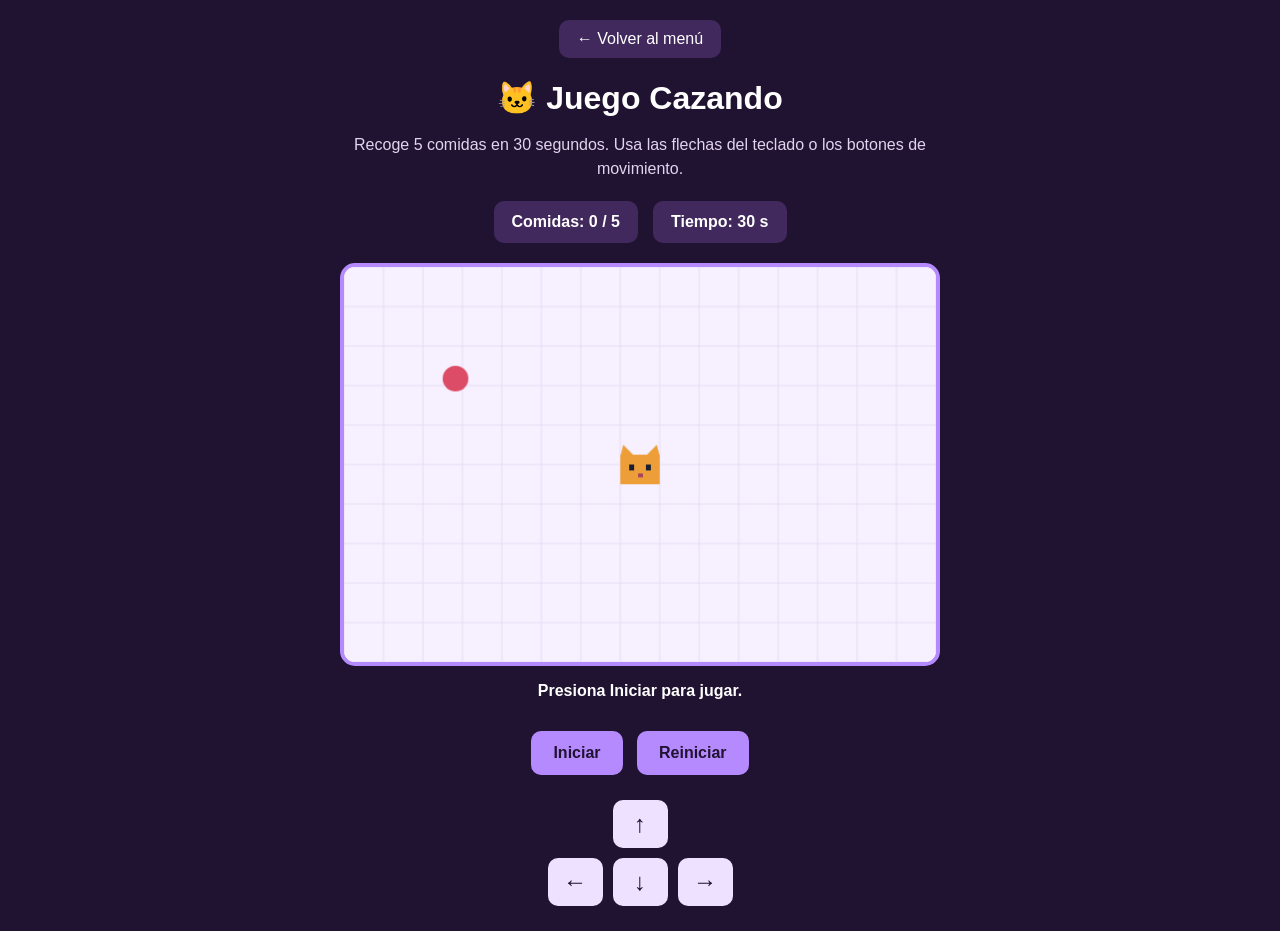
==== CAZANDO/INDEX.HTML @ dd0bbad3 "conectando juegos" ====
<!DOCTYPE html>
<html lang="es">
<head>
  <meta charset="UTF-8">
  <meta name="viewport" content="width=device-width, initial-scale=1">
  <title>Juego Cazando</title>

  <style>
    * { box-sizing: border-box; }

    body {
      margin: 0;
      padding: 20px;
      font-family: Arial, sans-serif;
      text-align: center;
      background: #201331;
      color: white;
    }

    main { max-width: 650px; margin: auto; }

    .volver {
      display: inline-block;
      padding: 10px 18px;
      border-radius: 10px;
      background: #41295d;
      color: white;
      text-decoration: none;
    }

    h1 { margin-bottom: 8px; }

    .instrucciones { color: #e1d4ee; line-height: 1.5; }

    .marcador {
      display: flex;
      justify-content: center;
      flex-wrap: wrap;
      gap: 15px;
      margin: 20px 0;
    }

    .marcador span {
      padding: 12px 18px;
      border-radius: 10px;
      background: #41295d;
      font-weight: bold;
    }

    canvas {
      display: block;
      width: 100%;
      max-width: 600px;
      height: auto;
      margin: auto;
      background: #f6f0ff;
      border: 4px solid #b68aff;
      border-radius: 15px;
    }

    #mensaje { min-height: 28px; font-weight: bold; }

    button {
      padding: 13px 22px;
      margin: 5px;
      border: 0;
      border-radius: 10px;
      background: #b68aff;
      color: #201331;
      font-size: 16px;
      font-weight: bold;
      cursor: pointer;
      touch-action: none;
    }

    button:disabled { opacity: .55; cursor: default; }

    .controles {
      display: grid;
      grid-template-columns: repeat(3, 65px);
      justify-content: center;
      margin-top: 15px;
    }

    .direccion {
      padding: 10px;
      font-size: 24px;
      background: #ede1ff;
      user-select: none;
    }

    .arriba { grid-column: 2; }
    .izquierda { grid-column: 1; grid-row: 2; }
    .abajo { grid-column: 2; grid-row: 2; }
    .derecha { grid-column: 3; grid-row: 2; }

    :focus-visible { outline: 3px solid #ffcd32; outline-offset: 3px; }
  </style>
</head>

<body>
  <main>
    <a class="volver" href="../index.html">← Volver al menú</a>

    <h1>🐱 Juego Cazando</h1>
    <p class="instrucciones">
      Recoge 5 comidas en 30 segundos.
      Usa las flechas del teclado o los botones de movimiento.
    </p>

    <div class="marcador">
      <span>Comidas: <b id="puntos">0</b> / 5</span>
      <span>Tiempo: <b id="tiempo">30</b> s</span>
    </div>

    <canvas
      id="canvas"
      width="600"
      height="400"
      aria-label="Área del juego Cazando"
    >
      Tu navegador necesita admitir canvas para mostrar el juego.
    </canvas>

    <p id="mensaje" role="status">Presiona Iniciar para jugar.</p>

    <div>
      <button id="iniciar">Iniciar</button>
      <button id="reiniciar">Reiniciar</button>
    </div>

    <div class="controles" aria-label="Controles de movimiento">
      <button class="direccion arriba" data-key="ArrowUp" aria-label="Subir">↑</button>
      <button class="direccion izquierda" data-key="ArrowLeft" aria-label="Izquierda">←</button>
      <button class="direccion abajo" data-key="ArrowDown" aria-label="Bajar">↓</button>
      <button class="direccion derecha" data-key="ArrowRight" aria-label="Derecha">→</button>
    </div>
  </main>

  <script>
    const canvas = document.getElementById("canvas");
    const ctx = canvas.getContext("2d");
    const puntosTexto = document.getElementById("puntos");
    const tiempoTexto = document.getElementById("tiempo");
    const mensaje = document.getElementById("mensaje");
    const iniciarBoton = document.getElementById("iniciar");

    const teclado = new Set();
    const tactil = new Map();
    const flechas = ["ArrowUp", "ArrowDown", "ArrowLeft", "ArrowRight"];

    const gato = { x: 280, y: 180, ancho: 40, alto: 40 };
    const comida = { x: 100, y: 100, ancho: 26, alto: 26 };

    let puntos = 0;
    let jugando = false;
    let animacion = 0;
    let anterior = 0;
    let finalizaEn = 0;

    function nuevaComida() {
      // Ubica la comida lejos de la posición actual del gato.
      do {
        comida.x = 15 + Math.random() * (canvas.width - comida.ancho - 30);
        comida.y = 15 + Math.random() * (canvas.height - comida.alto - 30);
      } while (
        Math.hypot(comida.x - gato.x, comida.y - gato.y) < 100
      );
    }

    function dibujar() {
      ctx.clearRect(0, 0, canvas.width, canvas.height);
      ctx.fillStyle = "#f6f0ff";
      ctx.fillRect(0, 0, canvas.width, canvas.height);

      ctx.strokeStyle = "#e8ddf4";
      ctx.lineWidth = 1;

      for (let x = 0; x <= canvas.width; x += 40) {
        ctx.beginPath();
        ctx.moveTo(x, 0);
        ctx.lineTo(x, canvas.height);
        ctx.stroke();
      }

      for (let y = 0; y <= canvas.height; y += 40) {
        ctx.beginPath();
        ctx.moveTo(0, y);
        ctx.lineTo(canvas.width, y);
        ctx.stroke();
      }

      // Comida.
      ctx.fillStyle = "#dc4c67";
      ctx.beginPath();
      ctx.arc(
        comida.x + comida.ancho / 2,
        comida.y + comida.alto / 2,
        comida.ancho / 2,
        0,
        Math.PI * 2
      );
      ctx.fill();

      // Cara del gato.
      ctx.fillStyle = "#ed9e38";
      ctx.fillRect(gato.x, gato.y + 10, gato.ancho, 30);

      // Orejas.
      ctx.beginPath();
      ctx.moveTo(gato.x, gato.y + 12);
      ctx.lineTo(gato.x + 3, gato.y);
      ctx.lineTo(gato.x + 15, gato.y + 12);
      ctx.moveTo(gato.x + 25, gato.y + 12);
      ctx.lineTo(gato.x + 37, gato.y);
      ctx.lineTo(gato.x + 40, gato.y + 12);
      ctx.fill();

      // Ojos.
      ctx.fillStyle = "#172033";
      ctx.fillRect(gato.x + 9, gato.y + 20, 5, 6);
      ctx.fillRect(gato.x + 26, gato.y + 20, 5, 6);

      // Nariz.
      ctx.fillStyle = "#a9445b";
      ctx.fillRect(gato.x + 18, gato.y + 29, 5, 4);
    }

    function presionada(tecla) {
      return teclado.has(tecla) ||
        [...tactil.values()].includes(tecla);
    }

    function terminar(texto) {
      jugando = false;
      teclado.clear();
      tactil.clear();
      iniciarBoton.disabled = false;
      mensaje.textContent = texto;
    }

    function actualizar(segundos) {
      let dx =
        Number(presionada("ArrowRight")) -
        Number(presionada("ArrowLeft"));

      let dy =
        Number(presionada("ArrowDown")) -
        Number(presionada("ArrowUp"));

      // Mantiene la misma velocidad al desplazarse en diagonal.
      const distancia = Math.hypot(dx, dy);

      if (distancia > 0) {
        dx /= distancia;
        dy /= distancia;
      }

      gato.x += dx * 240 * segundos;
      gato.y += dy * 240 * segundos;

      gato.x = Math.max(0, Math.min(canvas.width - gato.ancho, gato.x));
      gato.y = Math.max(0, Math.min(canvas.height - gato.alto, gato.y));

      const tocaComida =
        gato.x < comida.x + comida.ancho &&
        gato.x + gato.ancho > comida.x &&
        gato.y < comida.y + comida.alto &&
        gato.y + gato.alto > comida.y;

      if (tocaComida) {
        puntos++;
        puntosTexto.textContent = puntos;

        if (puntos >= 5) {
          terminar("¡Ganaste! El gato recogió las 5 comidas. 🎉");
        } else {
          nuevaComida();
        }
      }
    }

    function bucle(ahora) {
      if (!jugando) return;

      const restante = Math.max(0, (finalizaEn - ahora) / 1000);
      tiempoTexto.textContent = Math.ceil(restante);

      if (restante <= 0) {
        terminar("Se acabó el tiempo. Presiona Reiniciar para volver a jugar.");
        dibujar();
        return;
      }

      const segundos = anterior
        ? Math.min((ahora - anterior) / 1000, 0.04)
        : 0;

      anterior = ahora;
      actualizar(segundos);
      dibujar();

      if (jugando) animacion = requestAnimationFrame(bucle);
    }

    function comenzar() {
      cancelAnimationFrame(animacion);
      puntos = 0;
      gato.x = 280;
      gato.y = 180;
      anterior = 0;
      teclado.clear();
      tactil.clear();

      puntosTexto.textContent = "0";
      tiempoTexto.textContent = "30";
      nuevaComida();

      jugando = true;
      iniciarBoton.disabled = true;
      finalizaEn = performance.now() + 30000;
      mensaje.textContent = "¡Busca la comida!";
      dibujar();
      animacion = requestAnimationFrame(bucle);
    }

    document.getElementById("iniciar").addEventListener("click", comenzar);
    document.getElementById("reiniciar").addEventListener("click", comenzar);

    window.addEventListener("keydown", function (evento) {
      if (!flechas.includes(evento.key) || !jugando) return;
      evento.preventDefault();
      teclado.add(evento.key);
    });

    window.addEventListener("keyup", function (evento) {
      teclado.delete(evento.key);
    });

    document.querySelectorAll("[data-key]").forEach(function (boton) {
      boton.addEventListener("pointerdown", function (evento) {
        if (!jugando) return;
        evento.preventDefault();
        boton.setPointerCapture(evento.pointerId);
        tactil.set(evento.pointerId, boton.dataset.key);
      });

      ["pointerup", "pointercancel", "lostpointercapture"].forEach(function (tipo) {
        boton.addEventListener(tipo, function (evento) {
          tactil.delete(evento.pointerId);
        });
      });
    });

    window.addEventListener("blur", function () {
      teclado.clear();
      tactil.clear();
      anterior = 0;
    });

    document.addEventListener("visibilitychange", function () {
      teclado.clear();
      tactil.clear();
      anterior = 0;
    });

    dibujar();
  </script>
</body>
</html>
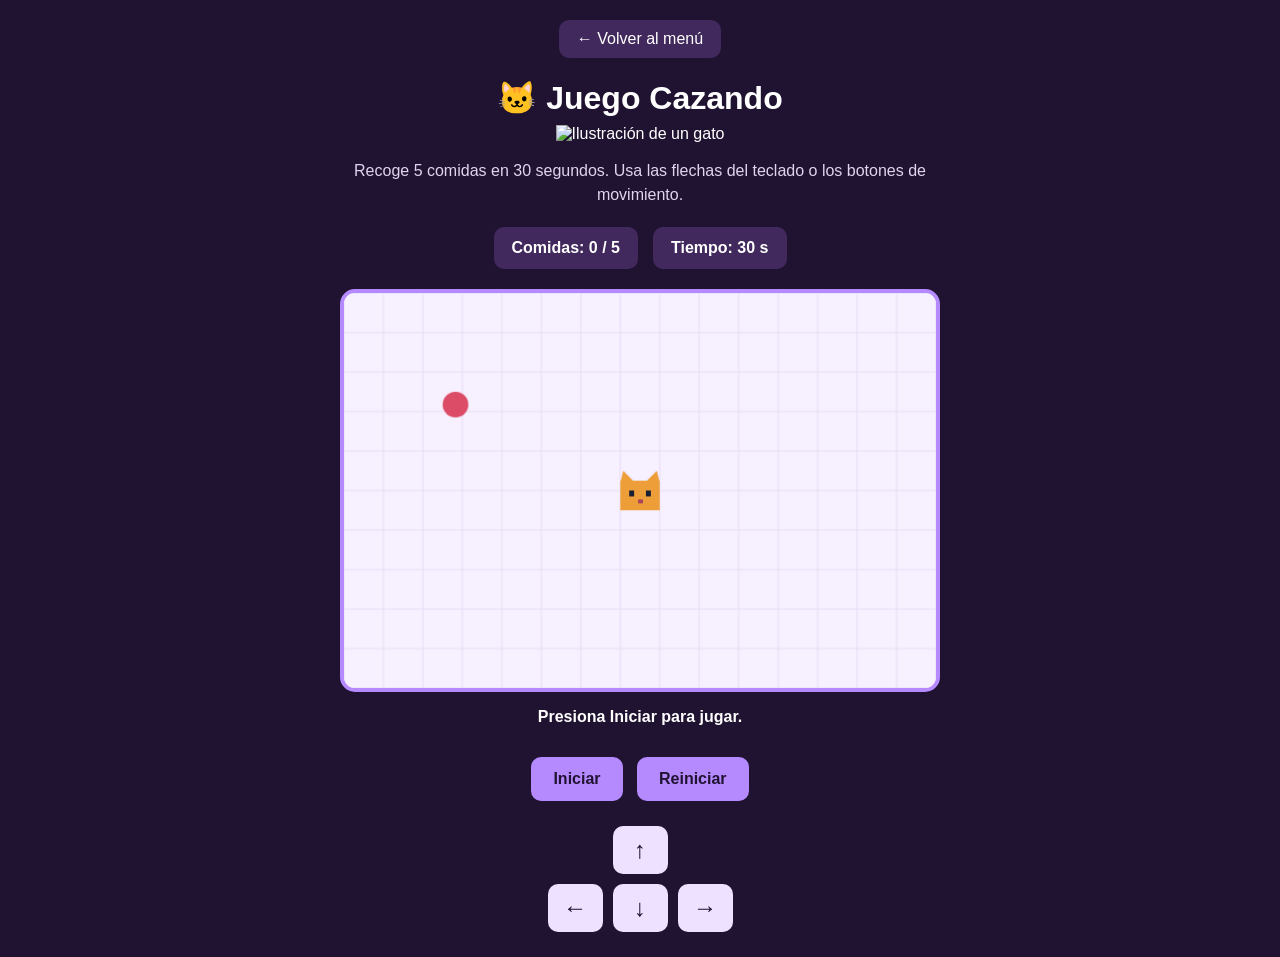
==== commit e1e097bf: "Parte 2: agrega imágenes y fondo a Cazando" ====
--- a/CAZANDO/INDEX.HTML
+++ b/CAZANDO/INDEX.HTML
@@ -103,6 +103,13 @@
     <a class="volver" href="../index.html">← Volver al menú</a>
 
     <h1>🐱 Juego Cazando</h1>
+    <img
+  class="imagen-gato"
+  src="./imagenes/gato.png"
+  alt="Ilustración de un gato"
+  width="120"
+  height="120"
+>
     <p class="instrucciones">
       Recoge 5 comidas en 30 segundos.
       Usa las flechas del teclado o los botones de movimiento.
